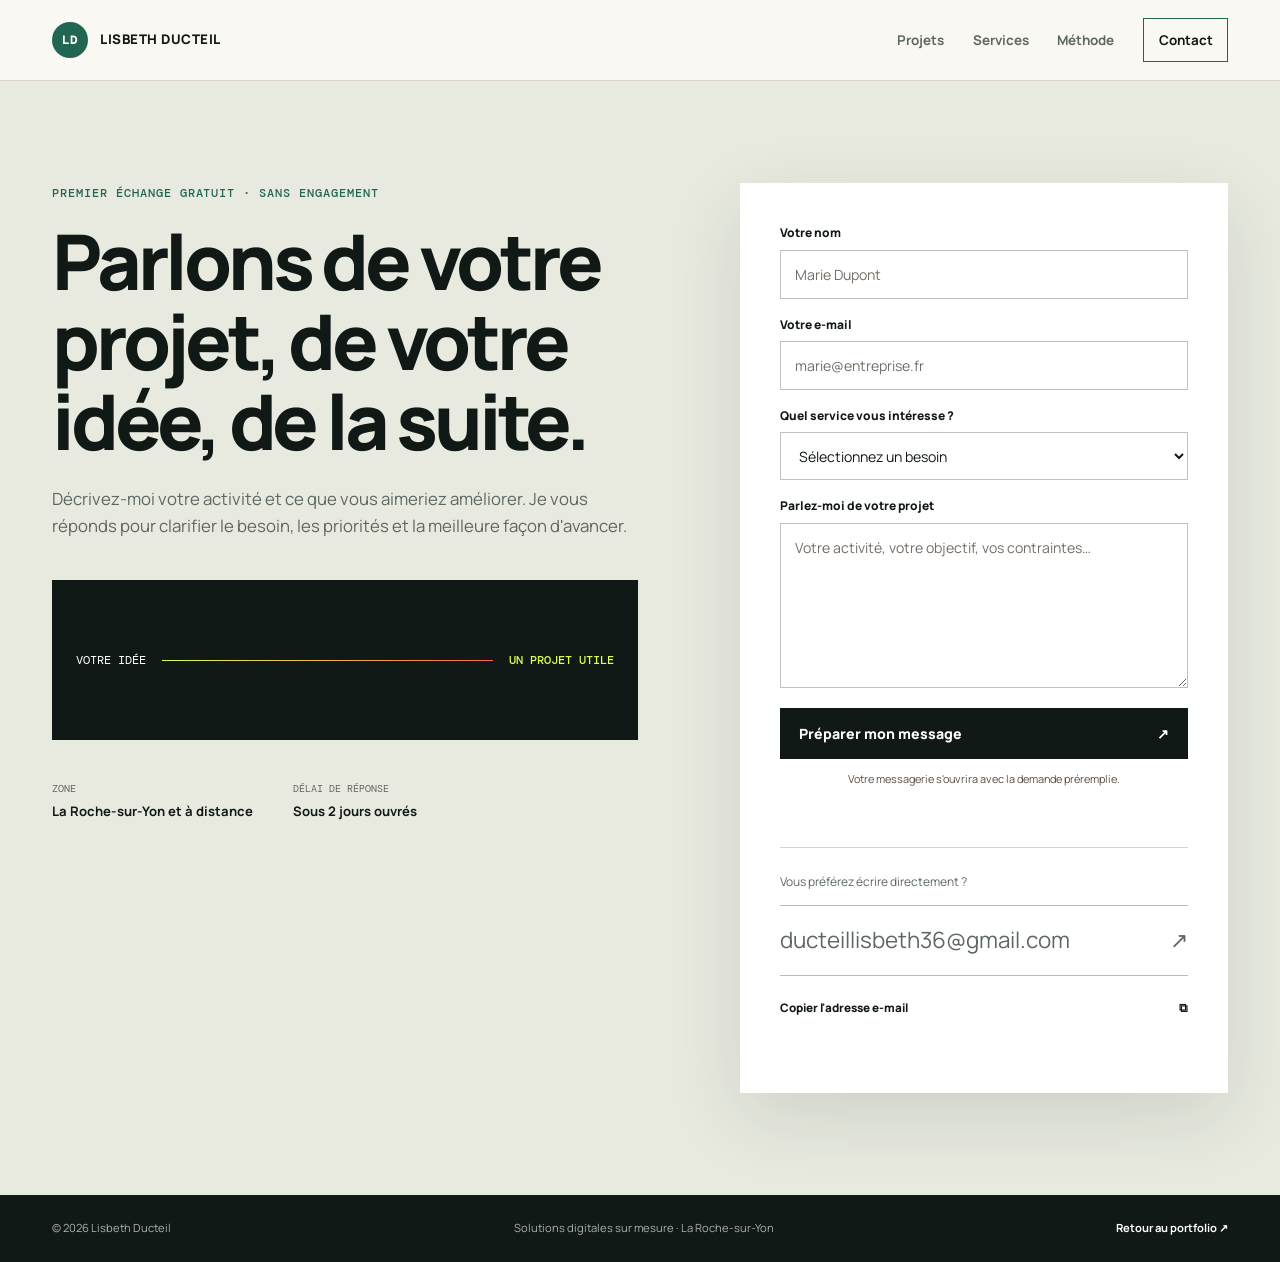
==== contact.html @ 2a3cc376 "Create responsive portfolio Co-authored-by: Copilot <223556219+Copilot@users.noreply.github.com>" ====
<!doctype html>
<html lang="fr">
<head>
  <meta charset="utf-8">
  <meta name="viewport" content="width=device-width, initial-scale=1">
  <meta name="description" content="Contactez Lisbeth Ducteil pour parler de votre site web, de votre boutique en ligne ou de votre projet digital. Premier échange gratuit.">
  <meta name="theme-color" content="#111917">
  <title>Contact — Lisbeth Ducteil</title>
  <link rel="preconnect" href="https://fonts.googleapis.com">
  <link rel="preconnect" href="https://fonts.gstatic.com" crossorigin>
  <link href="https://fonts.googleapis.com/css2?family=DM+Mono:wght@400;500&family=Manrope:wght@400;500;600;700;800&display=swap" rel="stylesheet">
  <link rel="stylesheet" href="styles.css">
  <script src="script.js?v=2" defer></script>
</head>
<body class="contact-page">
  <a class="skip-link" href="#contenu">Aller au contenu</a>
  <header class="site-header">
    <div class="topbar">
      <a class="logo" href="index.html" aria-label="Lisbeth Ducteil, retour à l'accueil">
        <span class="logo-mark" aria-hidden="true">LD</span>
        <span>Lisbeth Ducteil</span>
      </a>
      <button class="menu-toggle" type="button" aria-expanded="false" aria-controls="navigation-principale">
        <span class="menu-toggle-label">Menu</span>
        <span class="menu-icon" aria-hidden="true"><i></i><i></i></span>
      </button>
      <nav id="navigation-principale" class="navigation" aria-label="Navigation principale">
        <a href="index.html#projets">Projets</a>
        <a href="index.html#services">Services</a>
        <a href="index.html#demarche">Méthode</a>
        <a class="nav-contact active" href="contact.html" aria-current="page">Contact</a>
      </nav>
    </div>
  </header>

  <main id="contenu" class="contact-page-main">
    <section class="contact-hero" aria-labelledby="titre-contact-page">
      <div class="contact-page-intro reveal">
        <p class="eyebrow">Premier échange gratuit · Sans engagement</p>
        <h1 id="titre-contact-page">Parlons de votre projet, de votre idée, de la suite.</h1>
        <p>Décrivez-moi votre activité et ce que vous aimeriez améliorer. Je vous réponds pour clarifier le besoin, les priorités et la meilleure façon d'avancer.</p>
        <div class="contact-visual" aria-hidden="true">
          <span>Votre idée</span><i></i><strong>Un projet utile</strong>
        </div>
        <dl class="contact-infos">
          <div><dt>Zone</dt><dd>La Roche-sur-Yon et à distance</dd></div>
          <div><dt>Délai de réponse</dt><dd>Sous 2 jours ouvrés</dd></div>
        </dl>
      </div>

      <div class="contact-panel reveal">
        <form class="contact-form" id="formulaire-contact">
          <div class="form-row">
            <label for="nom">Votre nom</label>
            <input id="nom" name="nom" type="text" autocomplete="name" placeholder="Marie Dupont" required>
          </div>
          <div class="form-row">
            <label for="email">Votre e-mail</label>
            <input id="email" name="email" type="email" autocomplete="email" placeholder="marie@entreprise.fr" required>
          </div>
          <div class="form-row">
            <label for="projet">Quel service vous intéresse ?</label>
            <select id="projet" name="projet" required>
              <option value="" selected disabled>Sélectionnez un besoin</option>
              <option>Création de site</option>
              <option>Refonte web</option>
              <option>Boutique en ligne</option>
              <option>Outil métier sur mesure</option>
              <option>Visibilité et performance</option>
              <option>Maintenance et suivi</option>
              <option>Je ne sais pas encore</option>
            </select>
          </div>
          <div class="form-row">
            <label for="message">Parlez-moi de votre projet</label>
            <textarea id="message" name="message" rows="6" placeholder="Votre activité, votre objectif, vos contraintes…" minlength="20" required></textarea>
          </div>
          <button class="button button-primary form-submit" type="submit">Préparer mon message <span aria-hidden="true">↗</span></button>
          <p class="form-note">Votre messagerie s'ouvrira avec la demande préremplie.</p>
          <p class="form-feedback" aria-live="polite"></p>
        </form>
        <div class="direct-contact">
          <span>Vous préférez écrire directement ?</span>
          <a class="contact-email" href="mailto:ducteillisbeth36@gmail.com?subject=Parlons%20de%20mon%20projet%20digital">ducteillisbeth36@gmail.com <span aria-hidden="true">↗</span></a>
          <button class="copy-email" type="button" data-copy-email="ducteillisbeth36@gmail.com">
            <span>Copier l'adresse e-mail</span><span aria-hidden="true">⧉</span>
          </button>
          <p class="copy-feedback" aria-live="polite"></p>
        </div>
      </div>
    </section>
  </main>

  <footer class="site-footer">
    <div class="footer-inner">
      <p>© <span id="annee">2026</span> Lisbeth Ducteil</p>
      <p>Solutions digitales sur mesure · La Roche-sur-Yon</p>
      <a href="index.html">Retour au portfolio <span aria-hidden="true">↗</span></a>
    </div>
  </footer>
</body>
</html>
---- styles.css ----
:root {
  --ink: #111917;
  --muted: #5d6763;
  --paper: #f7f8f3;
  --sand: #e8eadf;
  --line: #d1d5cb;
  --green: #216653;
  --green-dark: #111917;
  --coral: #ff6846;
  --lime: #d8ff57;
  --white: #ffffff;
  --serif: "Manrope", sans-serif;
  --sans: "Manrope", sans-serif;
  --mono: "DM Mono", monospace;
  --shadow: 0 24px 70px rgba(23, 39, 36, .12);
}

* { box-sizing: border-box; }
html { scroll-behavior: smooth; scroll-padding-top: 6rem; }
html, body { max-width: 100%; overflow-x: clip; }
body { margin: 0; background: var(--paper); color: var(--ink); font-family: var(--sans); line-height: 1.65; }
body.menu-open { overflow: hidden; }
a { color: inherit; }
img { display: block; max-width: 100%; }
button { color: inherit; font: inherit; }
h1, h2, h3, p { margin-top: 0; }
h1, h2, h3 { text-wrap: balance; }
h1, h2 { font-family: var(--serif); font-weight: 600; line-height: 1.04; letter-spacing: -.035em; }
h1 { max-width: 900px; margin-bottom: 1.5rem; font-size: clamp(3.2rem, 6.7vw, 6rem); font-weight: 800; letter-spacing: -.055em; }
h2 { margin-bottom: 0; font-size: clamp(2.35rem, 4.8vw, 4.25rem); }
h3 { margin-bottom: .8rem; font-size: 1.45rem; line-height: 1.2; }
ul { margin: 0; }

.sr-only { position: absolute; width: 1px; height: 1px; overflow: hidden; clip: rect(0, 0, 0, 0); white-space: nowrap; }
.skip-link { position: fixed; z-index: 100; top: .75rem; left: .75rem; padding: .7rem 1rem; background: var(--ink); color: var(--white); transform: translateY(-160%); }
.skip-link:focus { transform: translateY(0); }
.mono { font-family: var(--mono); font-size: .72rem; }
.eyebrow { margin-bottom: 1.1rem; color: var(--green); font-family: var(--mono); font-size: .76rem; font-weight: 500; letter-spacing: .08em; text-transform: uppercase; }

.site-header { position: sticky; z-index: 50; top: 0; background: rgba(250, 248, 242, .92); border-bottom: 1px solid rgba(215, 205, 192, .85); backdrop-filter: blur(14px); }
.topbar { display: flex; min-height: 5rem; max-width: 1240px; margin: auto; padding: 0 2rem; align-items: center; justify-content: space-between; }
.logo { display: inline-flex; align-items: center; gap: .75rem; font-size: .83rem; font-weight: 800; letter-spacing: .04em; text-decoration: none; text-transform: uppercase; }
.logo-mark { display: grid; width: 2.25rem; height: 2.25rem; border-radius: 50%; background: var(--green); color: var(--white); font-family: var(--mono); font-size: .72rem; place-items: center; }
.navigation { display: flex; align-items: center; gap: 1.8rem; }
.navigation a { position: relative; color: var(--muted); font-size: .84rem; font-weight: 700; text-decoration: none; }
.navigation a:not(.nav-contact)::after { position: absolute; right: 0; bottom: -.4rem; left: 0; height: 2px; background: var(--coral); content: ""; transform: scaleX(0); transform-origin: right; transition: transform .25s ease; }
.navigation a:hover, .navigation a:focus-visible, .navigation a.active { color: var(--ink); }
.navigation a:hover::after, .navigation a:focus-visible::after, .navigation a.active::after { transform: scaleX(1); transform-origin: left; }
.nav-contact { padding: .65rem .9rem; border: 1px solid var(--green); }
.menu-toggle { display: none; border: 0; background: none; cursor: pointer; }

.hero { position: relative; min-height: calc(100vh - 5rem); overflow: hidden; background: var(--sand); border-bottom: 1px solid var(--line); }
.hero::before { position: absolute; width: 34rem; height: 34rem; border: 1px solid rgba(33, 102, 83, .18); border-radius: 50%; content: ""; left: -20rem; bottom: -17rem; }
.hero-grid { display: grid; max-width: 1240px; min-height: calc(100vh - 8.5rem); margin: auto; padding: 4.5rem 2rem 5.5rem; grid-template-columns: minmax(0, 1.2fr) minmax(320px, .65fr); align-items: center; gap: clamp(3rem, 7vw, 6rem); }
.hero-copy { position: relative; z-index: 1; }
.hero h1 em { color: var(--green); font-weight: 500; }
.availability-dot { display: inline-block; width: .55rem; height: .55rem; margin-right: .55rem; border-radius: 50%; background: #52c56a; box-shadow: 0 0 0 5px rgba(82,197,106,.14); }
.hero-intro { max-width: 690px; margin-bottom: 0; color: var(--muted); font-size: clamp(1.05rem, 1.8vw, 1.22rem); }
.hero-actions { display: flex; flex-wrap: wrap; gap: .85rem; margin-top: 2rem; }
.button { display: inline-flex; min-height: 3.2rem; padding: .8rem 1.15rem; align-items: center; justify-content: center; gap: 1.8rem; border: 1px solid var(--green); font-size: .88rem; font-weight: 800; text-decoration: none; transition: transform .2s ease, background .2s ease, color .2s ease; }
.button:hover, .button:focus-visible { transform: translateY(-3px); }
.button-primary { border-color: var(--ink); background: var(--ink); color: var(--white); }
.button-primary:hover, .button-primary:focus-visible { background: var(--green); }
.button-secondary:hover, .button-secondary:focus-visible { background: var(--white); }
.hero-facts { display: flex; flex-wrap: wrap; gap: 1.5rem; margin-top: 2.2rem; padding: 0; color: var(--muted); font-size: .78rem; list-style: none; }
.hero-facts li { display: flex; align-items: center; gap: .5rem; }
.hero-facts li span { color: var(--green); font-family: var(--mono); font-size: .64rem; }

.profile-card { position: relative; padding: 1.35rem; background: var(--green-dark); box-shadow: var(--shadow); color: var(--white); transform: rotate(1.5deg); }
.profile-card:hover { transform: rotate(0); }
.profile-card::after { position: absolute; z-index: -1; inset: 1rem -1rem -1rem 1rem; border: 1px solid rgba(23, 39, 36, .35); content: ""; }
.profile-card-top { display: flex; justify-content: space-between; color: rgba(255,255,255,.65); font-family: var(--mono); font-size: .65rem; text-transform: uppercase; }
.status { display: inline-flex; align-items: center; gap: .45rem; }
.status i { width: .45rem; height: .45rem; border-radius: 50%; background: #8fcf9b; box-shadow: 0 0 0 4px rgba(143,207,155,.12); }
.profile-initials { display: flex; height: 13rem; padding: 2rem 1rem; align-items: center; justify-content: center; overflow: hidden; background: linear-gradient(145deg, var(--lime), #a6e8b4 55%, #5e9d83); color: var(--green-dark); font-family: var(--serif); font-size: clamp(6rem, 11vw, 10rem); font-weight: 800; letter-spacing: -.18em; line-height: 1; }
.profile-initials span:last-child { color: rgba(255,255,255,.82); transform: translate(-.08em, .18em); }
.profile-card-copy { padding: 1.5rem .2rem .8rem; }
.profile-card-copy .eyebrow { margin-bottom: .75rem; color: #e6b6a5; }
.profile-card-copy h2 { margin-bottom: 1rem; font-size: clamp(1.7rem, 3vw, 2.35rem); letter-spacing: -.02em; }
.profile-card-copy p:last-child { margin-bottom: 0; color: rgba(255,255,255,.68); font-size: .88rem; }
.profile-tags { display: flex; flex-wrap: wrap; gap: .5rem; padding: 0; list-style: none; }
.profile-tags li { padding: .35rem .55rem; border: 1px solid rgba(255,255,255,.25); font-family: var(--mono); font-size: .62rem; text-transform: uppercase; }
.scroll-hint { position: absolute; right: 2rem; bottom: 1.5rem; display: flex; align-items: center; gap: .8rem; color: var(--muted); font-family: var(--mono); font-size: .65rem; text-transform: uppercase; transform: rotate(90deg); transform-origin: right; }
.scroll-hint i { display: block; width: 2.5rem; height: 1px; background: var(--muted); }

.section { max-width: 1240px; margin: auto; padding: clamp(5rem, 10vw, 8.5rem) 2rem; }
.section-heading { display: grid; grid-template-columns: minmax(0, 1.15fr) minmax(260px, .55fr); gap: 5rem; margin-bottom: 4rem; align-items: end; }
.section-heading > *, .project-card, .skill-card, .contact-inner > * { min-width: 0; }
.section-heading > p { margin-bottom: .25rem; color: var(--muted); font-size: 1.02rem; }
.projects-grid { display: grid; gap: 1.25rem; grid-template-columns: repeat(3, minmax(0, 1fr)); align-items: start; }
.project-card { overflow: hidden; border: 1px solid var(--line); background: var(--white); transition: box-shadow .3s ease, transform .3s ease; }
.project-link { display: block; color: inherit; text-decoration: none; }
.project-card:hover { box-shadow: var(--shadow); transform: translateY(-5px); }
.project-featured { margin-top: 0; }
.project-media { position: relative; overflow: hidden; aspect-ratio: 16 / 10; background: var(--sand); border-bottom: 1px solid var(--line); }
.project-media img { width: 100%; height: 100%; object-fit: cover; object-position: top; transition: transform .6s ease; }
.project-card:hover img { transform: scale(1.025); }
.project-number { position: absolute; top: 1rem; right: 1rem; display: grid; width: 2.5rem; height: 2.5rem; border-radius: 50%; background: var(--paper); color: var(--ink); font-family: var(--mono); font-size: .66rem; place-items: center; }
.project-placeholder { display: flex; padding: 2rem; align-items: center; justify-content: center; flex-direction: column; background: #cfd8c5; color: #183e35; font-family: var(--serif); text-align: center; }
.restaurant-line { width: 2rem; height: 1px; margin-bottom: 1rem; background: var(--coral); }
.restaurant-name { font-size: clamp(3rem, 7vw, 5.5rem); font-weight: 800; letter-spacing: -.075em; line-height: .78; }
.restaurant-caption { margin-top: 1.2rem; color: var(--muted); font-family: var(--mono); font-size: .62rem; letter-spacing: .15em; text-transform: uppercase; }
.project-content { padding: 1.35rem; }
.project-meta { display: flex; margin-bottom: 1rem; justify-content: space-between; color: var(--coral); font-family: var(--mono); font-size: .68rem; letter-spacing: .04em; text-transform: uppercase; }
.project-content h3 { margin-bottom: .65rem; font-family: var(--serif); font-size: clamp(1.55rem, 2.2vw, 2rem); letter-spacing: -.025em; }
.project-summary { min-height: 4.8em; margin-bottom: 1rem; color: var(--muted); font-size: .88rem; }
.project-open { position: absolute; top: 1rem; right: 1rem; display: grid; width: 2.5rem; height: 2.5rem; border-radius: 50%; background: var(--ink); color: var(--white); font-size: 1rem; place-items: center; transition: transform .25s ease; }
.project-link:hover .project-open, .project-link:focus-visible .project-open { transform: rotate(45deg); }
.project-highlights { display: grid; gap: .45rem; margin: 1.3rem 0; padding: 0; color: var(--ink); font-size: .83rem; list-style: none; }
.project-highlights li::before { margin-right: .6rem; color: var(--coral); content: "—"; }
.technologies { display: flex; flex-wrap: wrap; gap: .45rem; padding: 1.2rem 0 0; border-top: 1px solid var(--line); list-style: none; }
.technologies li { padding: .35rem .55rem; background: #e7efe9; color: var(--green-dark); font-family: var(--mono); font-size: .63rem; }
.text-link { display: inline-flex; margin-top: 1.5rem; gap: 1.2rem; border-bottom: 1px solid var(--green); color: var(--green-dark); font-size: .82rem; font-weight: 800; text-decoration: none; }

.skills-section { background: var(--green-dark); color: var(--white); }
.section-heading.light .eyebrow { color: #e7a88f; }
.section-heading.light > p { color: rgba(255,255,255,.66); }
.skills-grid { display: grid; width: 100%; min-width: 0; grid-template-columns: repeat(3, minmax(0, 1fr)); border: 1px solid rgba(255,255,255,.18); }
.skill-card { position: relative; min-width: 0; padding: clamp(1.7rem, 3vw, 2.5rem); min-height: 25rem; border-right: 1px solid rgba(255,255,255,.18); transition: background .25s ease; }
.skill-card:nth-child(3n) { border-right: 0; }
.skill-card:nth-child(-n+3) { border-bottom: 1px solid rgba(255,255,255,.18); }
.skill-card:hover { background: rgba(255,255,255,.045); }
.service-visual { width: 100%; margin: 0 0 2.25rem; overflow: hidden; aspect-ratio: 16 / 9; border: 1px solid rgba(255,255,255,.14); background: rgba(255,255,255,.04); }
.service-visual img { width: 100%; height: 100%; object-fit: cover; transition: transform .45s ease; }
.skill-card:hover .service-visual img { transform: scale(1.04); }
.skill-card h3 { overflow-wrap: anywhere; font-family: var(--serif); font-size: 2rem; }
.skill-card p { color: rgba(255,255,255,.66); font-size: .9rem; }
.skill-card ul { display: grid; grid-template-columns: 1fr 1fr; gap: .55rem 1rem; padding: 1.5rem 0 0; border-top: 1px solid rgba(255,255,255,.15); font-family: var(--mono); font-size: .67rem; list-style: none; }
.skill-card li::before { margin-right: .35rem; color: #e7a88f; content: "+"; }

.process-section { display: grid; grid-template-columns: minmax(0, .8fr) minmax(0, 1fr); gap: clamp(4rem, 9vw, 8rem); }
.process-intro { position: sticky; top: 8rem; height: fit-content; }
.process-intro h2 { margin-bottom: 1.8rem; }
.process-intro > p:last-child { max-width: 520px; color: var(--muted); font-size: 1.02rem; }
.process-steps { margin: 0; padding: 0; border-top: 1px solid var(--line); list-style: none; }
.process-steps article { position: relative; padding: 2rem 0 2rem 1.5rem; border-bottom: 1px solid var(--line); }
.process-steps article::before { position: absolute; top: 2.7rem; left: 0; width: .55rem; height: .55rem; border-radius: 50%; background: var(--coral); content: ""; }
.process-steps h3 { margin-bottom: .5rem; font-family: var(--serif); font-size: 1.7rem; }
.process-steps p { margin-bottom: 0; color: var(--muted); font-size: .92rem; }

.contact-teaser { display: flex; max-width: 1176px; margin: 0 auto 6rem; padding: 2rem 0; align-items: center; justify-content: space-between; gap: 3rem; border-top: 1px solid var(--line); border-bottom: 1px solid var(--line); }
.contact-teaser .eyebrow { margin-bottom: .45rem; }
.contact-teaser h2 { max-width: 760px; font-size: clamp(1.6rem, 3vw, 2.7rem); }
.contact-teaser .text-link { flex-shrink: 0; margin: 0; }
.contact-form { display: grid; gap: 1rem; margin-bottom: 2rem; padding: clamp(1.2rem, 3vw, 1.75rem); background: rgba(255,255,255,.55); border: 1px solid rgba(23,39,36,.22); }
.form-row { display: grid; gap: .4rem; }
.form-row label { color: var(--ink); font-size: .75rem; font-weight: 800; }
.form-row input, .form-row select, .form-row textarea { width: 100%; min-height: 3rem; padding: .75rem .85rem; border: 1px solid rgba(23,39,36,.28); border-radius: 0; background: rgba(255,255,255,.75); color: var(--ink); font: inherit; font-size: .88rem; }
.form-row textarea { min-height: 8rem; resize: vertical; }
.form-row input::placeholder, .form-row textarea::placeholder { color: #756d66; opacity: 1; }
.form-row input:focus, .form-row select:focus, .form-row textarea:focus { border-color: var(--green-dark); outline: 2px solid rgba(17,25,23,.2); outline-offset: 1px; }
.form-submit { width: 100%; margin-top: .25rem; justify-content: space-between; cursor: pointer; }
.form-note { margin: -.3rem 0 0; color: #584c43; font-size: .68rem; text-align: center; }
.form-feedback { min-height: 1.2rem; margin: -.5rem 0 0; color: var(--green-dark); font-size: .72rem; font-weight: 700; text-align: center; }
.contact-email { display: flex; padding: 1rem 0; align-items: center; justify-content: space-between; border-top: 1px solid rgba(23,39,36,.3); border-bottom: 1px solid rgba(23,39,36,.3); font-family: var(--serif); font-size: clamp(1.05rem, 2vw, 1.4rem); text-decoration: none; }
.copy-email { display: flex; width: 100%; margin-top: .8rem; padding: .65rem 0; justify-content: space-between; border: 0; background: transparent; color: var(--green-dark); font-size: .73rem; font-weight: 800; cursor: pointer; }
.copy-feedback { min-height: 1.5rem; margin: 0 !important; color: var(--green-dark) !important; font-size: .72rem !important; }

.contact-page-main { background: var(--sand); }
.contact-hero { display: grid; max-width: 1240px; min-height: calc(100vh - 5rem); margin: auto; padding: clamp(4rem, 8vw, 7rem) 2rem; grid-template-columns: minmax(0, .9fr) minmax(320px, .75fr); gap: clamp(3rem, 8vw, 7rem); align-items: start; }
.contact-page-intro { position: sticky; top: 8rem; }
.contact-page-intro h1 { max-width: 720px; font-size: clamp(3rem, 6vw, 5.4rem); }
.contact-page-intro > p:not(.eyebrow) { max-width: 620px; color: var(--muted); font-size: 1.05rem; }
.contact-visual { display: grid; min-height: 10rem; margin: 2.5rem 0; padding: 1.5rem; align-items: center; grid-template-columns: auto 1fr auto; gap: 1rem; background: var(--green-dark); color: var(--white); font-family: var(--mono); font-size: .72rem; text-transform: uppercase; }
.contact-visual i { height: 1px; background: linear-gradient(90deg, var(--lime), var(--coral)); }
.contact-visual strong { color: var(--lime); font-weight: 500; }
.contact-infos { display: flex; gap: 2.5rem; margin: 0; }
.contact-infos div { display: grid; gap: .25rem; }
.contact-infos dt { color: var(--muted); font-family: var(--mono); font-size: .65rem; text-transform: uppercase; }
.contact-infos dd { margin: 0; font-size: .82rem; font-weight: 700; }
.contact-panel { padding: clamp(1.5rem, 4vw, 2.5rem); background: var(--white); box-shadow: var(--shadow); }
.contact-panel .contact-form { margin: 0; padding: 0; border: 0; background: transparent; }
.direct-contact { margin-top: 2rem; padding-top: 1.5rem; border-top: 1px solid var(--line); color: var(--muted); font-size: .75rem; }
.direct-contact .contact-email { margin-top: .8rem; }

.site-footer { background: var(--green-dark); color: rgba(255,255,255,.65); }
.footer-inner { display: flex; max-width: 1240px; margin: auto; padding: 1.5rem 2rem; align-items: center; justify-content: space-between; gap: 1rem; font-size: .7rem; }
.footer-inner p { margin: 0; }
.footer-inner a { color: var(--white); font-weight: 700; text-decoration: none; }

:focus-visible { outline: 3px solid var(--coral); outline-offset: 4px; }
.reveal { opacity: 1; transform: translateY(14px); transition: transform .65s ease; }
.reveal.is-visible { transform: translateY(0); }

@media (prefers-reduced-motion: reduce) {
  html { scroll-behavior: auto; }
  *, *::before, *::after { scroll-behavior: auto !important; transition-duration: .01ms !important; animation-duration: .01ms !important; }
  .reveal { opacity: 1; transform: none; }
}

@media (max-width: 900px) {
  .hero-grid { grid-template-columns: 1fr; padding-top: 4rem; }
  .profile-card { width: min(100%, 560px); margin: auto; transform: none; }
  .section-heading, .process-section, .contact-hero { grid-template-columns: 1fr; gap: 2.5rem; }
  .section-heading { align-items: start; }
  .projects-grid { grid-template-columns: repeat(2, minmax(0, 1fr)); }
  .project-featured { margin-top: 0; }
  .skills-grid { grid-template-columns: 1fr; }
  .skill-card { min-height: auto; border-right: 0; border-bottom: 1px solid rgba(255,255,255,.18); }
  .skill-card:last-child { border-bottom: 0; }
  .process-intro { position: static; }
  .contact-page-intro { position: static; }
  .contact-teaser { margin-right: 2rem; margin-left: 2rem; }
}

@media (max-width: 700px) {
  .topbar { min-height: 4.5rem; padding: 0 1.2rem; }
  .menu-toggle { display: inline-flex; padding: .5rem; align-items: center; gap: .7rem; }
  .menu-toggle-label { font-size: .75rem; font-weight: 800; text-transform: uppercase; }
  .menu-icon { display: grid; gap: 5px; width: 1.3rem; }
  .menu-icon i { display: block; width: 100%; height: 1px; background: var(--ink); transition: transform .2s ease; }
  .menu-toggle[aria-expanded="true"] .menu-icon i:first-child { transform: translateY(3px) rotate(45deg); }
  .menu-toggle[aria-expanded="true"] .menu-icon i:last-child { transform: translateY(-3px) rotate(-45deg); }
  .navigation { position: fixed; top: 4.5rem; right: 0; bottom: 0; left: 0; display: flex; padding: 3rem 1.5rem; align-items: stretch; flex-direction: column; gap: 0; background: var(--paper); opacity: 0; pointer-events: none; transform: translateY(-1rem); transition: opacity .2s ease, transform .2s ease; }
  .navigation.is-open { opacity: 1; pointer-events: auto; transform: translateY(0); }
  .navigation a { padding: 1rem 0; border-bottom: 1px solid var(--line); font-family: var(--serif); font-size: 1.8rem; }
  .navigation .nav-contact { margin-top: 1.5rem; padding: .8rem; border: 1px solid var(--green); font-family: var(--sans); font-size: .9rem; text-align: center; }
  .hero-grid { min-height: auto; padding: 3.5rem 1.2rem 5rem; gap: 3.5rem; }
  h1 { font-size: clamp(2.8rem, 14.5vw, 4.5rem); }
  .hero-actions { flex-direction: column; }
  .button { width: 100%; justify-content: space-between; }
  .hero-facts { align-items: flex-start; flex-direction: column; gap: .5rem; }
  .scroll-hint { display: none; }
  .profile-card::after { inset: .7rem -.5rem -.5rem .5rem; }
  .profile-initials { height: 10rem; }
  .section { padding-right: 1.2rem; padding-left: 1.2rem; }
  .section-heading { margin-bottom: 2.5rem; }
  .project-content { padding: 1.35rem; }
  .projects-grid { grid-template-columns: 1fr; }
  .skill-card ul { grid-template-columns: 1fr; }
  .process-steps article { padding-left: 1.25rem; }
  .contact-teaser { margin-right: 1.2rem; margin-left: 1.2rem; padding: 1.5rem 0; align-items: flex-start; flex-direction: column; gap: 1rem; }
  .contact-hero { padding-right: 1.2rem; padding-left: 1.2rem; }
  .contact-infos { flex-direction: column; gap: 1rem; }
  .contact-visual { min-height: 8rem; grid-template-columns: 1fr; text-align: center; }
  .contact-visual i { width: 100%; }
  .contact-email { overflow-wrap: anywhere; gap: .8rem; }
  .footer-inner { padding: 1.5rem 1.2rem; align-items: flex-start; flex-direction: column; }
}
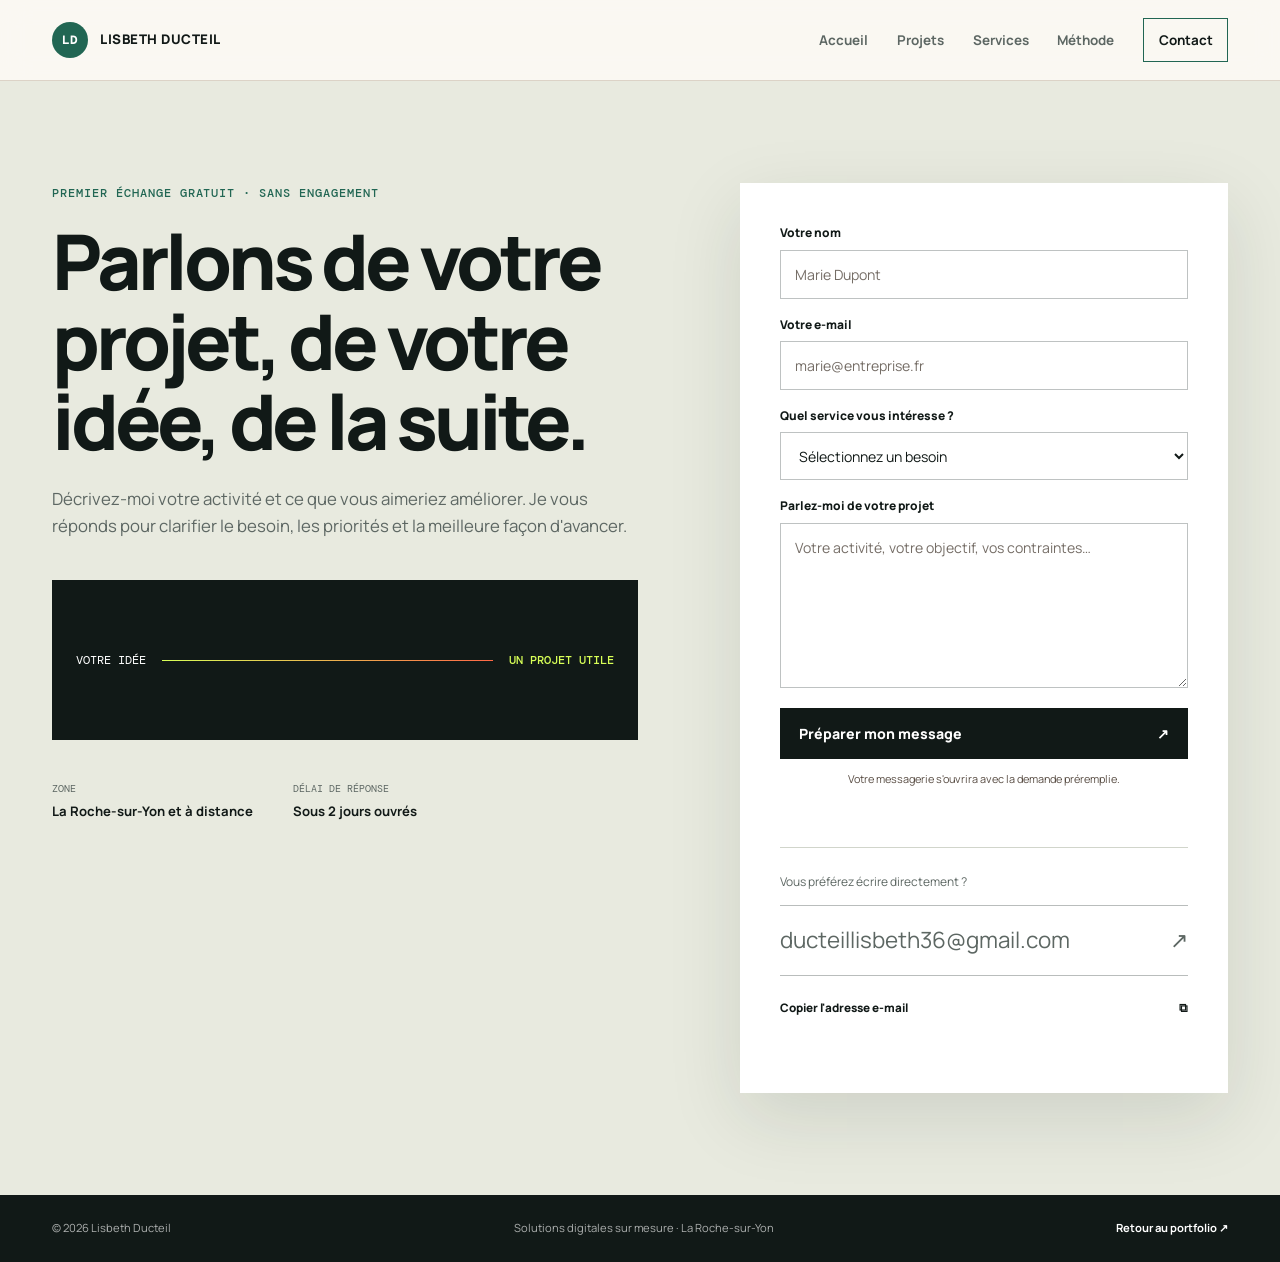
==== commit 7f14b4fd: "Improve mobile contact navigation Co-authored-by: Copilot <223556219+Copilot@users.noreply.github.co" ====
--- a/contact.html
+++ b/contact.html
@@ -25,6 +25,7 @@
         <span class="menu-icon" aria-hidden="true"><i></i><i></i></span>
       </button>
       <nav id="navigation-principale" class="navigation" aria-label="Navigation principale">
+        <a href="index.html">Accueil</a>
         <a href="index.html#projets">Projets</a>
         <a href="index.html#services">Services</a>
         <a href="index.html#demarche">Méthode</a>
--- a/styles.css
+++ b/styles.css
@@ -142,7 +142,7 @@
 .contact-teaser .eyebrow { margin-bottom: .45rem; }
 .contact-teaser h2 { max-width: 760px; font-size: clamp(1.6rem, 3vw, 2.7rem); }
 .contact-teaser .text-link { flex-shrink: 0; margin: 0; }
-.contact-form { display: grid; gap: 1rem; margin-bottom: 2rem; padding: clamp(1.2rem, 3vw, 1.75rem); background: rgba(255,255,255,.55); border: 1px solid rgba(23,39,36,.22); }
+.contact-form { display: grid; gap: 1rem; margin-bottom: 2rem; padding: clamp(1.2rem, 3vw, 1.75rem); scroll-margin-top: 6rem; background: rgba(255,255,255,.55); border: 1px solid rgba(23,39,36,.22); }
 .form-row { display: grid; gap: .4rem; }
 .form-row label { color: var(--ink); font-size: .75rem; font-weight: 800; }
 .form-row input, .form-row select, .form-row textarea { width: 100%; min-height: 3rem; padding: .75rem .85rem; border: 1px solid rgba(23,39,36,.28); border-radius: 0; background: rgba(255,255,255,.75); color: var(--ink); font: inherit; font-size: .88rem; }
@@ -231,9 +231,12 @@
   .process-steps article { padding-left: 1.25rem; }
   .contact-teaser { margin-right: 1.2rem; margin-left: 1.2rem; padding: 1.5rem 0; align-items: flex-start; flex-direction: column; gap: 1rem; }
   .contact-hero { padding-right: 1.2rem; padding-left: 1.2rem; }
-  .contact-infos { flex-direction: column; gap: 1rem; }
-  .contact-visual { min-height: 8rem; grid-template-columns: 1fr; text-align: center; }
-  .contact-visual i { width: 100%; }
+  .contact-page-intro h1 { font-size: clamp(2.55rem, 12vw, 3.4rem); }
+  .contact-page-intro > p:not(.eyebrow) { margin-bottom: 0; font-size: .95rem; }
+  .contact-panel { padding: 1.1rem; }
+  .contact-infos, .contact-visual { display: none; }
+  .contact-form { scroll-margin-top: 5.25rem; }
+  .contact-panel .form-row { min-width: 0; }
   .contact-email { overflow-wrap: anywhere; gap: .8rem; }
   .footer-inner { padding: 1.5rem 1.2rem; align-items: flex-start; flex-direction: column; }
 }
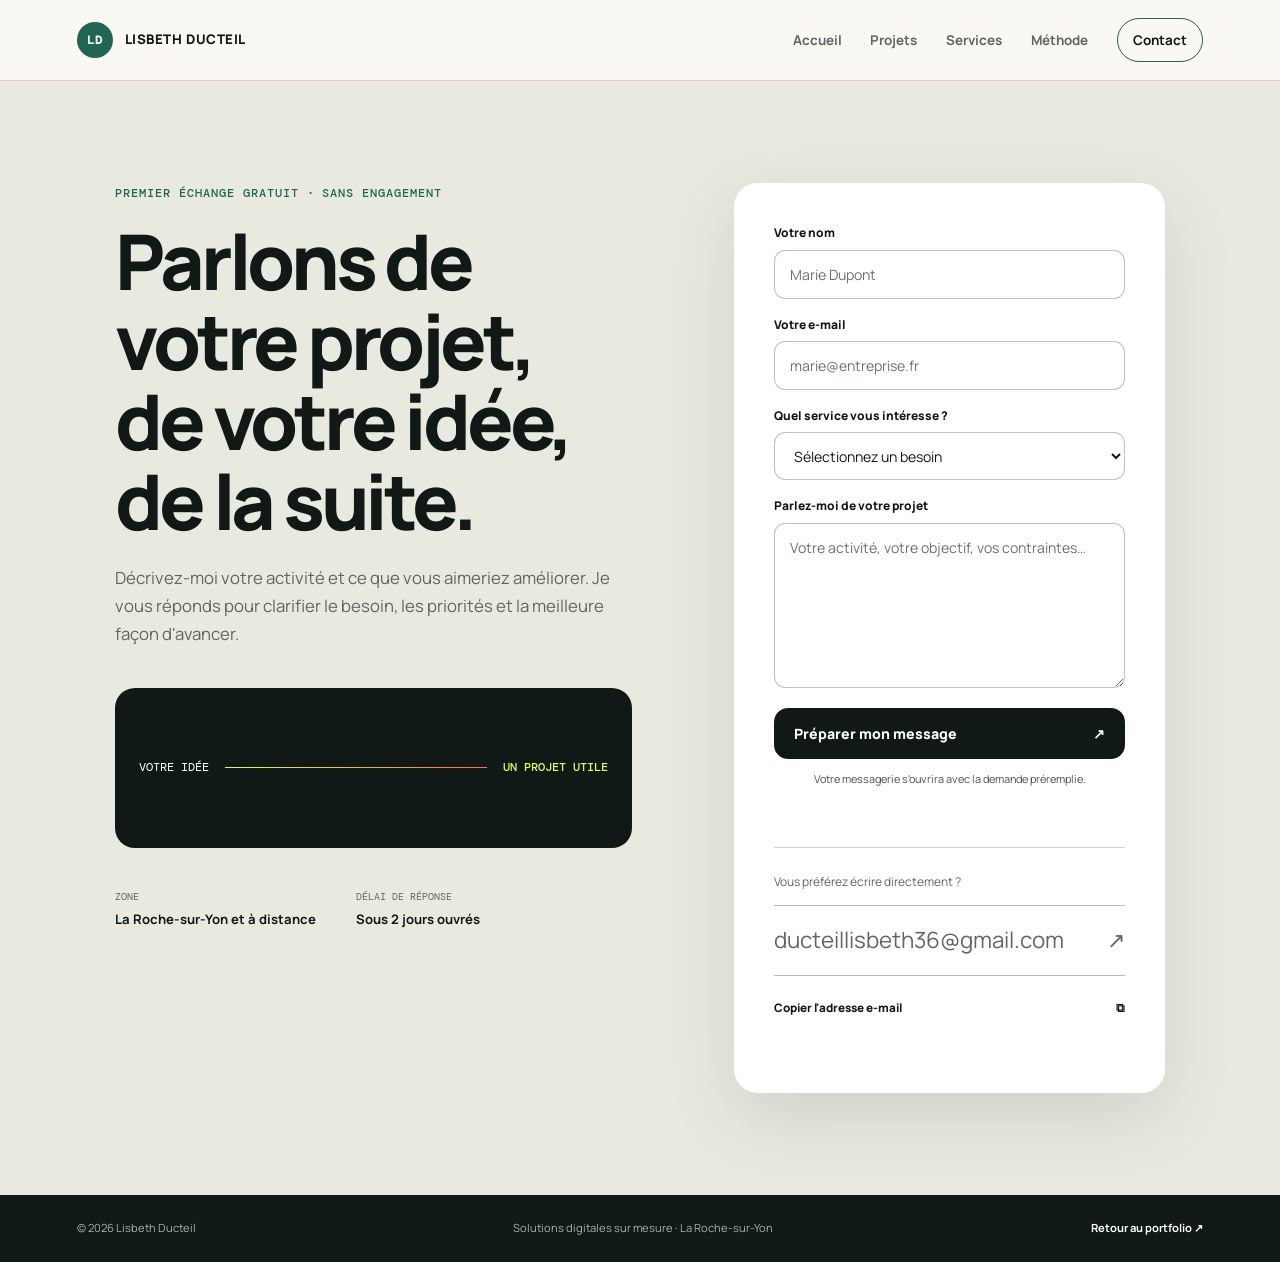
==== commit 78a02955: "Version static assets for immediate deployment Co-authored-by: Copilot <223556219+Copilot@users.nore" ====
--- a/contact.html
+++ b/contact.html
@@ -9,8 +9,8 @@
   <link rel="preconnect" href="https://fonts.googleapis.com">
   <link rel="preconnect" href="https://fonts.gstatic.com" crossorigin>
   <link href="https://fonts.googleapis.com/css2?family=DM+Mono:wght@400;500&family=Manrope:wght@400;500;600;700;800&display=swap" rel="stylesheet">
-  <link rel="stylesheet" href="styles.css">
-  <script src="script.js?v=2" defer></script>
+  <link rel="stylesheet" href="styles.css?v=20261124-3">
+  <script src="script.js?v=20261124-3" defer></script>
 </head>
 <body class="contact-page">
   <a class="skip-link" href="#contenu">Aller au contenu</a>
--- a/styles.css
+++ b/styles.css
@@ -38,7 +38,7 @@
 .eyebrow { margin-bottom: 1.1rem; color: var(--green); font-family: var(--mono); font-size: .76rem; font-weight: 500; letter-spacing: .08em; text-transform: uppercase; }
 
 .site-header { position: sticky; z-index: 50; top: 0; background: rgba(250, 248, 242, .92); border-bottom: 1px solid rgba(215, 205, 192, .85); backdrop-filter: blur(14px); }
-.topbar { display: flex; min-height: 5rem; max-width: 1240px; margin: auto; padding: 0 2rem; align-items: center; justify-content: space-between; }
+.topbar { display: flex; min-height: 5rem; width: min(88%, 1240px); margin: auto; align-items: center; justify-content: space-between; }
 .logo { display: inline-flex; align-items: center; gap: .75rem; font-size: .83rem; font-weight: 800; letter-spacing: .04em; text-decoration: none; text-transform: uppercase; }
 .logo-mark { display: grid; width: 2.25rem; height: 2.25rem; border-radius: 50%; background: var(--green); color: var(--white); font-family: var(--mono); font-size: .72rem; place-items: center; }
 .navigation { display: flex; align-items: center; gap: 1.8rem; }
@@ -46,18 +46,18 @@
 .navigation a:not(.nav-contact)::after { position: absolute; right: 0; bottom: -.4rem; left: 0; height: 2px; background: var(--coral); content: ""; transform: scaleX(0); transform-origin: right; transition: transform .25s ease; }
 .navigation a:hover, .navigation a:focus-visible, .navigation a.active { color: var(--ink); }
 .navigation a:hover::after, .navigation a:focus-visible::after, .navigation a.active::after { transform: scaleX(1); transform-origin: left; }
-.nav-contact { padding: .65rem .9rem; border: 1px solid var(--green); }
+.nav-contact { padding: .65rem .95rem; border: 1px solid var(--green); border-radius: 999px; }
 .menu-toggle { display: none; border: 0; background: none; cursor: pointer; }
 
 .hero { position: relative; min-height: calc(100vh - 5rem); overflow: hidden; background: var(--sand); border-bottom: 1px solid var(--line); }
 .hero::before { position: absolute; width: 34rem; height: 34rem; border: 1px solid rgba(33, 102, 83, .18); border-radius: 50%; content: ""; left: -20rem; bottom: -17rem; }
-.hero-grid { display: grid; max-width: 1240px; min-height: calc(100vh - 8.5rem); margin: auto; padding: 4.5rem 2rem 5.5rem; grid-template-columns: minmax(0, 1.2fr) minmax(320px, .65fr); align-items: center; gap: clamp(3rem, 7vw, 6rem); }
+.hero-grid { display: grid; width: min(82%, 1240px); min-height: calc(100vh - 8.5rem); margin: auto; padding: 4.5rem 0 5.5rem; grid-template-columns: minmax(0, 1.2fr) minmax(320px, .65fr); align-items: center; gap: clamp(3rem, 7vw, 6rem); }
 .hero-copy { position: relative; z-index: 1; }
 .hero h1 em { color: var(--green); font-weight: 500; }
 .availability-dot { display: inline-block; width: .55rem; height: .55rem; margin-right: .55rem; border-radius: 50%; background: #52c56a; box-shadow: 0 0 0 5px rgba(82,197,106,.14); }
 .hero-intro { max-width: 690px; margin-bottom: 0; color: var(--muted); font-size: clamp(1.05rem, 1.8vw, 1.22rem); }
 .hero-actions { display: flex; flex-wrap: wrap; gap: .85rem; margin-top: 2rem; }
-.button { display: inline-flex; min-height: 3.2rem; padding: .8rem 1.15rem; align-items: center; justify-content: center; gap: 1.8rem; border: 1px solid var(--green); font-size: .88rem; font-weight: 800; text-decoration: none; transition: transform .2s ease, background .2s ease, color .2s ease; }
+.button { display: inline-flex; min-height: 3.2rem; padding: .8rem 1.2rem; align-items: center; justify-content: center; gap: 1.8rem; border: 1px solid var(--green); border-radius: .85rem; font-size: .88rem; font-weight: 800; text-decoration: none; transition: transform .2s ease, background .2s ease, color .2s ease; }
 .button:hover, .button:focus-visible { transform: translateY(-3px); }
 .button-primary { border-color: var(--ink); background: var(--ink); color: var(--white); }
 .button-primary:hover, .button-primary:focus-visible { background: var(--green); }
@@ -66,33 +66,33 @@
 .hero-facts li { display: flex; align-items: center; gap: .5rem; }
 .hero-facts li span { color: var(--green); font-family: var(--mono); font-size: .64rem; }
 
-.profile-card { position: relative; padding: 1.35rem; background: var(--green-dark); box-shadow: var(--shadow); color: var(--white); transform: rotate(1.5deg); }
+.profile-card { position: relative; padding: 1.35rem; border-radius: 1.5rem; background: var(--green-dark); box-shadow: var(--shadow); color: var(--white); transform: rotate(1.5deg); }
 .profile-card:hover { transform: rotate(0); }
 .profile-card::after { position: absolute; z-index: -1; inset: 1rem -1rem -1rem 1rem; border: 1px solid rgba(23, 39, 36, .35); content: ""; }
 .profile-card-top { display: flex; justify-content: space-between; color: rgba(255,255,255,.65); font-family: var(--mono); font-size: .65rem; text-transform: uppercase; }
 .status { display: inline-flex; align-items: center; gap: .45rem; }
 .status i { width: .45rem; height: .45rem; border-radius: 50%; background: #8fcf9b; box-shadow: 0 0 0 4px rgba(143,207,155,.12); }
-.profile-initials { display: flex; height: 13rem; padding: 2rem 1rem; align-items: center; justify-content: center; overflow: hidden; background: linear-gradient(145deg, var(--lime), #a6e8b4 55%, #5e9d83); color: var(--green-dark); font-family: var(--serif); font-size: clamp(6rem, 11vw, 10rem); font-weight: 800; letter-spacing: -.18em; line-height: 1; }
+.profile-initials { display: flex; height: 13rem; padding: 2rem 1rem; align-items: center; justify-content: center; overflow: hidden; border-radius: 1rem; background: linear-gradient(145deg, var(--lime), #a6e8b4 55%, #5e9d83); color: var(--green-dark); font-family: var(--serif); font-size: clamp(6rem, 11vw, 10rem); font-weight: 800; letter-spacing: -.18em; line-height: 1; }
 .profile-initials span:last-child { color: rgba(255,255,255,.82); transform: translate(-.08em, .18em); }
 .profile-card-copy { padding: 1.5rem .2rem .8rem; }
 .profile-card-copy .eyebrow { margin-bottom: .75rem; color: #e6b6a5; }
 .profile-card-copy h2 { margin-bottom: 1rem; font-size: clamp(1.7rem, 3vw, 2.35rem); letter-spacing: -.02em; }
 .profile-card-copy p:last-child { margin-bottom: 0; color: rgba(255,255,255,.68); font-size: .88rem; }
 .profile-tags { display: flex; flex-wrap: wrap; gap: .5rem; padding: 0; list-style: none; }
-.profile-tags li { padding: .35rem .55rem; border: 1px solid rgba(255,255,255,.25); font-family: var(--mono); font-size: .62rem; text-transform: uppercase; }
+.profile-tags li { padding: .35rem .6rem; border: 1px solid rgba(255,255,255,.25); border-radius: 999px; font-family: var(--mono); font-size: .62rem; text-transform: uppercase; }
 .scroll-hint { position: absolute; right: 2rem; bottom: 1.5rem; display: flex; align-items: center; gap: .8rem; color: var(--muted); font-family: var(--mono); font-size: .65rem; text-transform: uppercase; transform: rotate(90deg); transform-origin: right; }
 .scroll-hint i { display: block; width: 2.5rem; height: 1px; background: var(--muted); }
 
-.section { max-width: 1240px; margin: auto; padding: clamp(5rem, 10vw, 8.5rem) 2rem; }
+.section { width: min(82%, 1240px); margin: auto; padding: clamp(5rem, 10vw, 8.5rem) 0; }
 .section-heading { display: grid; grid-template-columns: minmax(0, 1.15fr) minmax(260px, .55fr); gap: 5rem; margin-bottom: 4rem; align-items: end; }
 .section-heading > *, .project-card, .skill-card, .contact-inner > * { min-width: 0; }
 .section-heading > p { margin-bottom: .25rem; color: var(--muted); font-size: 1.02rem; }
 .projects-grid { display: grid; gap: 1.25rem; grid-template-columns: repeat(3, minmax(0, 1fr)); align-items: start; }
-.project-card { overflow: hidden; border: 1px solid var(--line); background: var(--white); transition: box-shadow .3s ease, transform .3s ease; }
+.project-card { overflow: hidden; border: 1px solid var(--line); border-radius: 1.25rem; background: var(--white); transition: box-shadow .3s ease, transform .3s ease; }
 .project-link { display: block; color: inherit; text-decoration: none; }
 .project-card:hover { box-shadow: var(--shadow); transform: translateY(-5px); }
 .project-featured { margin-top: 0; }
-.project-media { position: relative; overflow: hidden; aspect-ratio: 16 / 10; background: var(--sand); border-bottom: 1px solid var(--line); }
+.project-media { position: relative; overflow: hidden; aspect-ratio: 16 / 8.2; background: var(--sand); border-bottom: 1px solid var(--line); }
 .project-media img { width: 100%; height: 100%; object-fit: cover; object-position: top; transition: transform .6s ease; }
 .project-card:hover img { transform: scale(1.025); }
 .project-number { position: absolute; top: 1rem; right: 1rem; display: grid; width: 2.5rem; height: 2.5rem; border-radius: 50%; background: var(--paper); color: var(--ink); font-family: var(--mono); font-size: .66rem; place-items: center; }
@@ -100,27 +100,25 @@
 .restaurant-line { width: 2rem; height: 1px; margin-bottom: 1rem; background: var(--coral); }
 .restaurant-name { font-size: clamp(3rem, 7vw, 5.5rem); font-weight: 800; letter-spacing: -.075em; line-height: .78; }
 .restaurant-caption { margin-top: 1.2rem; color: var(--muted); font-family: var(--mono); font-size: .62rem; letter-spacing: .15em; text-transform: uppercase; }
-.project-content { padding: 1.35rem; }
+.project-content { padding: 1.2rem 1.3rem 1.4rem; }
 .project-meta { display: flex; margin-bottom: 1rem; justify-content: space-between; color: var(--coral); font-family: var(--mono); font-size: .68rem; letter-spacing: .04em; text-transform: uppercase; }
 .project-content h3 { margin-bottom: .65rem; font-family: var(--serif); font-size: clamp(1.55rem, 2.2vw, 2rem); letter-spacing: -.025em; }
-.project-summary { min-height: 4.8em; margin-bottom: 1rem; color: var(--muted); font-size: .88rem; }
+.project-summary { margin-bottom: 1rem; color: var(--muted); font-size: .84rem; }
 .project-open { position: absolute; top: 1rem; right: 1rem; display: grid; width: 2.5rem; height: 2.5rem; border-radius: 50%; background: var(--ink); color: var(--white); font-size: 1rem; place-items: center; transition: transform .25s ease; }
 .project-link:hover .project-open, .project-link:focus-visible .project-open { transform: rotate(45deg); }
 .project-highlights { display: grid; gap: .45rem; margin: 1.3rem 0; padding: 0; color: var(--ink); font-size: .83rem; list-style: none; }
 .project-highlights li::before { margin-right: .6rem; color: var(--coral); content: "—"; }
-.technologies { display: flex; flex-wrap: wrap; gap: .45rem; padding: 1.2rem 0 0; border-top: 1px solid var(--line); list-style: none; }
-.technologies li { padding: .35rem .55rem; background: #e7efe9; color: var(--green-dark); font-family: var(--mono); font-size: .63rem; }
+.technologies { display: flex; flex-wrap: wrap; gap: .45rem; padding: 1rem 0 0; border-top: 1px solid var(--line); list-style: none; }
+.technologies li { padding: .35rem .6rem; border-radius: 999px; background: #e7efe9; color: var(--green-dark); font-family: var(--mono); font-size: .63rem; }
 .text-link { display: inline-flex; margin-top: 1.5rem; gap: 1.2rem; border-bottom: 1px solid var(--green); color: var(--green-dark); font-size: .82rem; font-weight: 800; text-decoration: none; }
 
 .skills-section { background: var(--green-dark); color: var(--white); }
 .section-heading.light .eyebrow { color: #e7a88f; }
 .section-heading.light > p { color: rgba(255,255,255,.66); }
-.skills-grid { display: grid; width: 100%; min-width: 0; grid-template-columns: repeat(3, minmax(0, 1fr)); border: 1px solid rgba(255,255,255,.18); }
-.skill-card { position: relative; min-width: 0; padding: clamp(1.7rem, 3vw, 2.5rem); min-height: 25rem; border-right: 1px solid rgba(255,255,255,.18); transition: background .25s ease; }
-.skill-card:nth-child(3n) { border-right: 0; }
-.skill-card:nth-child(-n+3) { border-bottom: 1px solid rgba(255,255,255,.18); }
-.skill-card:hover { background: rgba(255,255,255,.045); }
-.service-visual { width: 100%; margin: 0 0 2.25rem; overflow: hidden; aspect-ratio: 16 / 9; border: 1px solid rgba(255,255,255,.14); background: rgba(255,255,255,.04); }
+.skills-grid { display: grid; width: 100%; min-width: 0; grid-template-columns: repeat(3, minmax(0, 1fr)); gap: 1.25rem; }
+.skill-card { position: relative; min-width: 0; padding: 1.25rem; min-height: 0; border: 1px solid rgba(255,255,255,.18); border-radius: 1.25rem; transition: background .25s ease, transform .25s ease; }
+.skill-card:hover { background: rgba(255,255,255,.045); transform: translateY(-4px); }
+.service-visual { width: 100%; margin: 0 0 1.5rem; overflow: hidden; aspect-ratio: 16 / 7.5; border: 1px solid rgba(255,255,255,.14); border-radius: .9rem; background: rgba(255,255,255,.04); }
 .service-visual img { width: 100%; height: 100%; object-fit: cover; transition: transform .45s ease; }
 .skill-card:hover .service-visual img { transform: scale(1.04); }
 .skill-card h3 { overflow-wrap: anywhere; font-family: var(--serif); font-size: 2rem; }
@@ -138,14 +136,14 @@
 .process-steps h3 { margin-bottom: .5rem; font-family: var(--serif); font-size: 1.7rem; }
 .process-steps p { margin-bottom: 0; color: var(--muted); font-size: .92rem; }
 
-.contact-teaser { display: flex; max-width: 1176px; margin: 0 auto 6rem; padding: 2rem 0; align-items: center; justify-content: space-between; gap: 3rem; border-top: 1px solid var(--line); border-bottom: 1px solid var(--line); }
+.contact-teaser { display: flex; width: min(82%, 1176px); margin: 0 auto 6rem; padding: 2rem 2.25rem; align-items: center; justify-content: space-between; gap: 3rem; border: 1px solid var(--line); border-radius: 1.25rem; }
 .contact-teaser .eyebrow { margin-bottom: .45rem; }
 .contact-teaser h2 { max-width: 760px; font-size: clamp(1.6rem, 3vw, 2.7rem); }
 .contact-teaser .text-link { flex-shrink: 0; margin: 0; }
 .contact-form { display: grid; gap: 1rem; margin-bottom: 2rem; padding: clamp(1.2rem, 3vw, 1.75rem); scroll-margin-top: 6rem; background: rgba(255,255,255,.55); border: 1px solid rgba(23,39,36,.22); }
 .form-row { display: grid; gap: .4rem; }
 .form-row label { color: var(--ink); font-size: .75rem; font-weight: 800; }
-.form-row input, .form-row select, .form-row textarea { width: 100%; min-height: 3rem; padding: .75rem .85rem; border: 1px solid rgba(23,39,36,.28); border-radius: 0; background: rgba(255,255,255,.75); color: var(--ink); font: inherit; font-size: .88rem; }
+.form-row input, .form-row select, .form-row textarea { width: 100%; min-height: 3rem; padding: .75rem .9rem; border: 1px solid rgba(23,39,36,.28); border-radius: .7rem; background: rgba(255,255,255,.75); color: var(--ink); font: inherit; font-size: .88rem; }
 .form-row textarea { min-height: 8rem; resize: vertical; }
 .form-row input::placeholder, .form-row textarea::placeholder { color: #756d66; opacity: 1; }
 .form-row input:focus, .form-row select:focus, .form-row textarea:focus { border-color: var(--green-dark); outline: 2px solid rgba(17,25,23,.2); outline-offset: 1px; }
@@ -157,24 +155,24 @@
 .copy-feedback { min-height: 1.5rem; margin: 0 !important; color: var(--green-dark) !important; font-size: .72rem !important; }
 
 .contact-page-main { background: var(--sand); }
-.contact-hero { display: grid; max-width: 1240px; min-height: calc(100vh - 5rem); margin: auto; padding: clamp(4rem, 8vw, 7rem) 2rem; grid-template-columns: minmax(0, .9fr) minmax(320px, .75fr); gap: clamp(3rem, 8vw, 7rem); align-items: start; }
+.contact-hero { display: grid; width: min(82%, 1240px); min-height: calc(100vh - 5rem); margin: auto; padding: clamp(4rem, 8vw, 7rem) 0; grid-template-columns: minmax(0, .9fr) minmax(320px, .75fr); gap: clamp(3rem, 8vw, 7rem); align-items: start; }
 .contact-page-intro { position: sticky; top: 8rem; }
 .contact-page-intro h1 { max-width: 720px; font-size: clamp(3rem, 6vw, 5.4rem); }
 .contact-page-intro > p:not(.eyebrow) { max-width: 620px; color: var(--muted); font-size: 1.05rem; }
-.contact-visual { display: grid; min-height: 10rem; margin: 2.5rem 0; padding: 1.5rem; align-items: center; grid-template-columns: auto 1fr auto; gap: 1rem; background: var(--green-dark); color: var(--white); font-family: var(--mono); font-size: .72rem; text-transform: uppercase; }
+.contact-visual { display: grid; min-height: 10rem; margin: 2.5rem 0; padding: 1.5rem; align-items: center; grid-template-columns: auto 1fr auto; gap: 1rem; border-radius: 1.25rem; background: var(--green-dark); color: var(--white); font-family: var(--mono); font-size: .72rem; text-transform: uppercase; }
 .contact-visual i { height: 1px; background: linear-gradient(90deg, var(--lime), var(--coral)); }
 .contact-visual strong { color: var(--lime); font-weight: 500; }
 .contact-infos { display: flex; gap: 2.5rem; margin: 0; }
 .contact-infos div { display: grid; gap: .25rem; }
 .contact-infos dt { color: var(--muted); font-family: var(--mono); font-size: .65rem; text-transform: uppercase; }
 .contact-infos dd { margin: 0; font-size: .82rem; font-weight: 700; }
-.contact-panel { padding: clamp(1.5rem, 4vw, 2.5rem); background: var(--white); box-shadow: var(--shadow); }
+.contact-panel { padding: clamp(1.5rem, 4vw, 2.5rem); border-radius: 1.5rem; background: var(--white); box-shadow: var(--shadow); }
 .contact-panel .contact-form { margin: 0; padding: 0; border: 0; background: transparent; }
 .direct-contact { margin-top: 2rem; padding-top: 1.5rem; border-top: 1px solid var(--line); color: var(--muted); font-size: .75rem; }
 .direct-contact .contact-email { margin-top: .8rem; }
 
 .site-footer { background: var(--green-dark); color: rgba(255,255,255,.65); }
-.footer-inner { display: flex; max-width: 1240px; margin: auto; padding: 1.5rem 2rem; align-items: center; justify-content: space-between; gap: 1rem; font-size: .7rem; }
+.footer-inner { display: flex; width: min(88%, 1240px); margin: auto; padding: 1.5rem 0; align-items: center; justify-content: space-between; gap: 1rem; font-size: .7rem; }
 .footer-inner p { margin: 0; }
 .footer-inner a { color: var(--white); font-weight: 700; text-decoration: none; }
 
@@ -190,21 +188,21 @@
 
 @media (max-width: 900px) {
   .hero-grid { grid-template-columns: 1fr; padding-top: 4rem; }
+  .hero-grid, .section, .contact-hero { width: min(86%, 760px); }
   .profile-card { width: min(100%, 560px); margin: auto; transform: none; }
   .section-heading, .process-section, .contact-hero { grid-template-columns: 1fr; gap: 2.5rem; }
   .section-heading { align-items: start; }
   .projects-grid { grid-template-columns: repeat(2, minmax(0, 1fr)); }
   .project-featured { margin-top: 0; }
-  .skills-grid { grid-template-columns: 1fr; }
-  .skill-card { min-height: auto; border-right: 0; border-bottom: 1px solid rgba(255,255,255,.18); }
-  .skill-card:last-child { border-bottom: 0; }
+  .skills-grid { grid-template-columns: repeat(2, minmax(0, 1fr)); }
+  .skill-card { min-height: auto; }
   .process-intro { position: static; }
   .contact-page-intro { position: static; }
-  .contact-teaser { margin-right: 2rem; margin-left: 2rem; }
+  .contact-teaser { width: min(86%, 760px); }
 }
 
 @media (max-width: 700px) {
-  .topbar { min-height: 4.5rem; padding: 0 1.2rem; }
+  .topbar { width: calc(100% - 2.4rem); min-height: 4.5rem; }
   .menu-toggle { display: inline-flex; padding: .5rem; align-items: center; gap: .7rem; }
   .menu-toggle-label { font-size: .75rem; font-weight: 800; text-transform: uppercase; }
   .menu-icon { display: grid; gap: 5px; width: 1.3rem; }
@@ -215,7 +213,7 @@
   .navigation.is-open { opacity: 1; pointer-events: auto; transform: translateY(0); }
   .navigation a { padding: 1rem 0; border-bottom: 1px solid var(--line); font-family: var(--serif); font-size: 1.8rem; }
   .navigation .nav-contact { margin-top: 1.5rem; padding: .8rem; border: 1px solid var(--green); font-family: var(--sans); font-size: .9rem; text-align: center; }
-  .hero-grid { min-height: auto; padding: 3.5rem 1.2rem 5rem; gap: 3.5rem; }
+  .hero-grid { width: 88%; min-height: auto; padding: 3.5rem 0 5rem; gap: 3.5rem; }
   h1 { font-size: clamp(2.8rem, 14.5vw, 4.5rem); }
   .hero-actions { flex-direction: column; }
   .button { width: 100%; justify-content: space-between; }
@@ -223,14 +221,15 @@
   .scroll-hint { display: none; }
   .profile-card::after { inset: .7rem -.5rem -.5rem .5rem; }
   .profile-initials { height: 10rem; }
-  .section { padding-right: 1.2rem; padding-left: 1.2rem; }
+  .section { width: 88%; }
   .section-heading { margin-bottom: 2.5rem; }
-  .project-content { padding: 1.35rem; }
+  .project-content { padding: 1.15rem; }
   .projects-grid { grid-template-columns: 1fr; }
-  .skill-card ul { grid-template-columns: 1fr; }
+  .skills-grid { grid-template-columns: 1fr; gap: 1rem; }
+  .skill-card ul { grid-template-columns: 1fr 1fr; }
   .process-steps article { padding-left: 1.25rem; }
-  .contact-teaser { margin-right: 1.2rem; margin-left: 1.2rem; padding: 1.5rem 0; align-items: flex-start; flex-direction: column; gap: 1rem; }
-  .contact-hero { padding-right: 1.2rem; padding-left: 1.2rem; }
+  .contact-teaser { width: 88%; padding: 1.5rem; align-items: flex-start; flex-direction: column; gap: 1rem; }
+  .contact-hero { width: 88%; }
   .contact-page-intro h1 { font-size: clamp(2.55rem, 12vw, 3.4rem); }
   .contact-page-intro > p:not(.eyebrow) { margin-bottom: 0; font-size: .95rem; }
   .contact-panel { padding: 1.1rem; }
@@ -238,5 +237,5 @@
   .contact-form { scroll-margin-top: 5.25rem; }
   .contact-panel .form-row { min-width: 0; }
   .contact-email { overflow-wrap: anywhere; gap: .8rem; }
-  .footer-inner { padding: 1.5rem 1.2rem; align-items: flex-start; flex-direction: column; }
-}
+  .footer-inner { width: 88%; padding: 1.5rem 0; align-items: flex-start; flex-direction: column; }
+}
